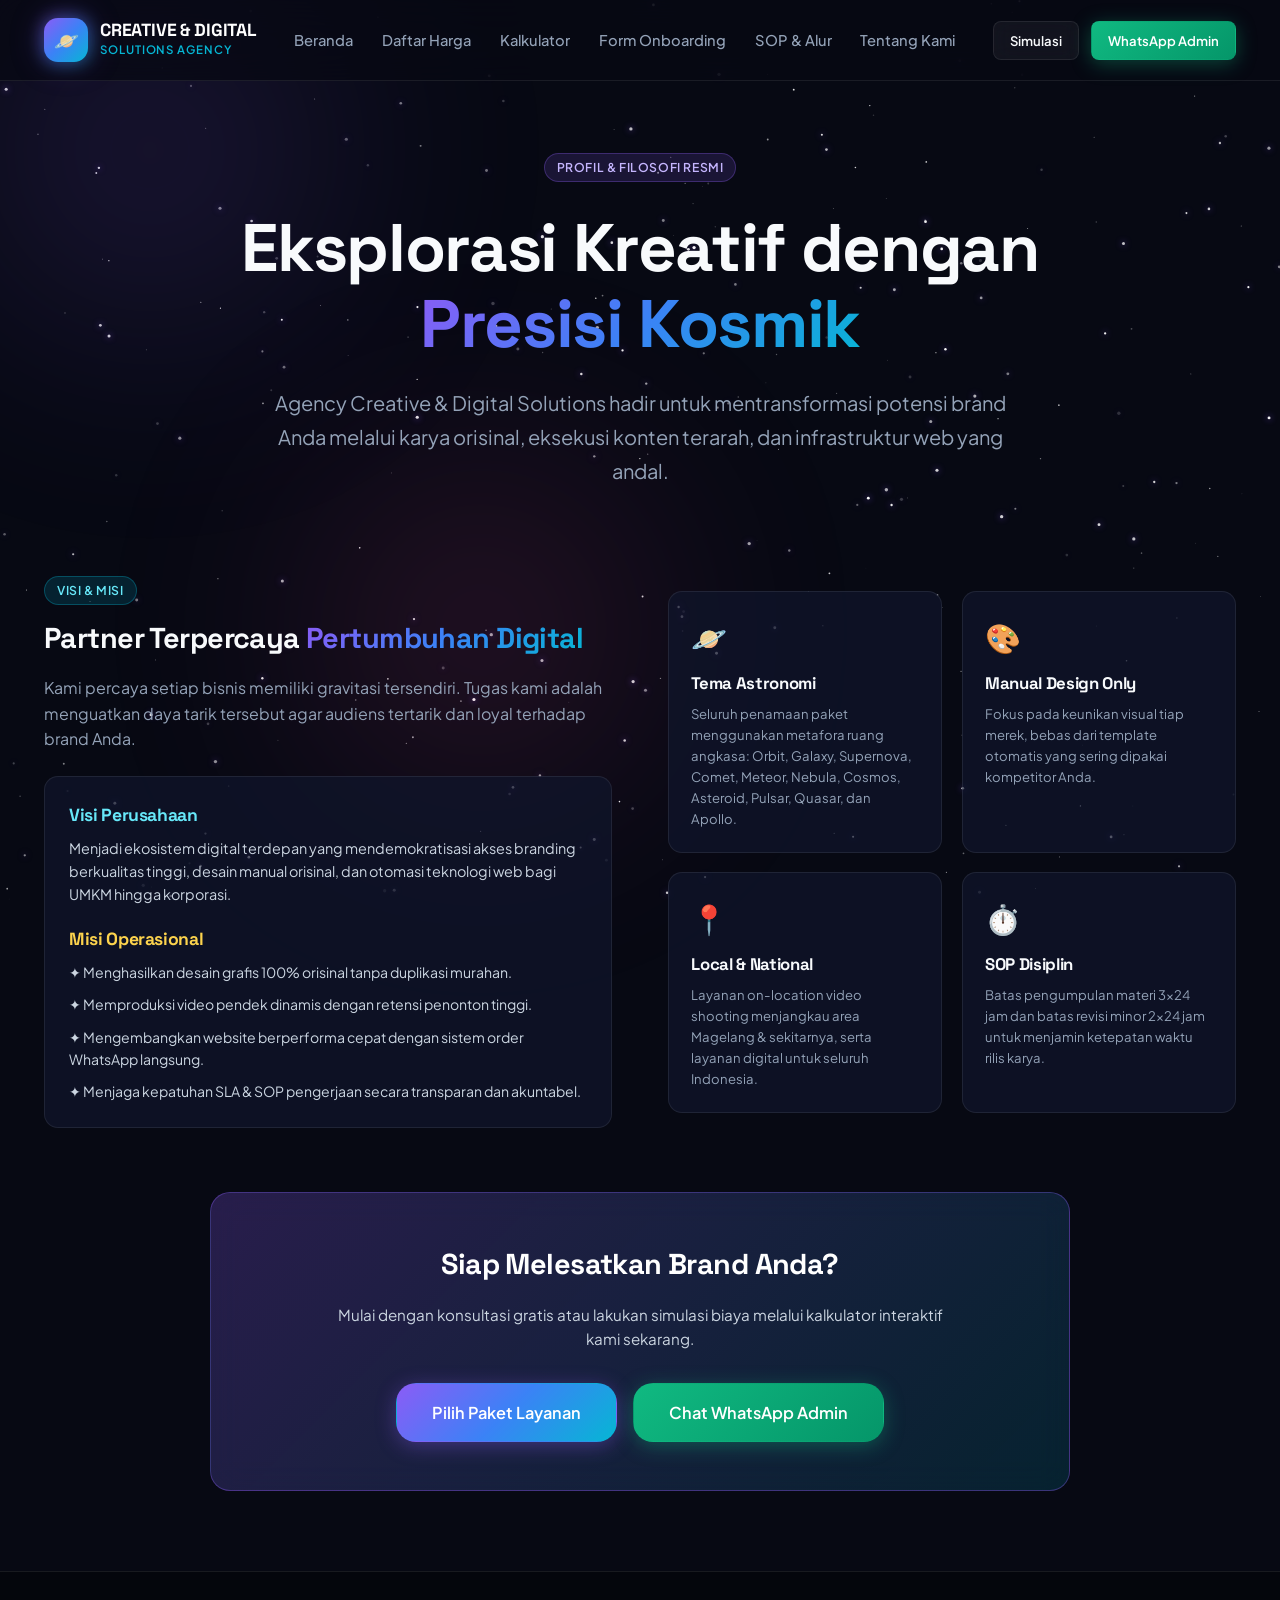
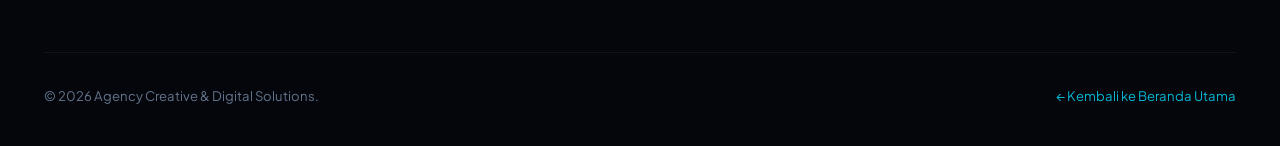
==== about.html @ 6468c1cb "Add mytrafic static site (HTML, CSS, JS) 🤖 Generated with Codebuff Co-Authored-By: Codebuff <noreply" ====
<!DOCTYPE html>
<html lang="id">
<head>
  <meta charset="UTF-8">
  <meta name="viewport" content="width=device-width, initial-scale=1.0">
  <title>Tentang Kami — Agency Creative & Digital Solutions</title>
  <meta name="description" content="Profil, visi, misi, dan nilai-nilai operasional Agency Creative & Digital Solutions bertema Astronomi.">
  <link rel="stylesheet" href="styles.css">
</head>
<body>

  <!-- Ambient Cosmic Canvas & Orbs -->
  <canvas id="starsCanvas"></canvas>
  <div class="cosmic-orb orb-1"></div>
  <div class="cosmic-orb orb-3"></div>

  <!-- Header -->
  <header class="site-header">
    <div class="container">
      <div class="nav-wrapper">
        <a href="index.html" class="logo-badge">
          <div class="logo-icon">🪐</div>
          <div class="logo-text">
            <span class="logo-title">CREATIVE & DIGITAL</span>
            <span class="logo-sub">SOLUTIONS AGENCY</span>
          </div>
        </a>

        <ul class="nav-links">
          <li><a href="index.html" class="nav-link">Beranda</a></li>
          <li><a href="pricelist.html" class="nav-link">Daftar Harga</a></li>
          <li><a href="index.html#kalkulator" class="nav-link">Kalkulator</a></li>
          <li><a href="index.html#onboarding" class="nav-link">Form Onboarding</a></li>
          <li><a href="index.html#sop" class="nav-link">SOP & Alur</a></li>
          <li><a href="about.html" class="nav-link active">Tentang Kami</a></li>
        </ul>

        <div class="nav-cta">
          <a href="index.html#kalkulator" class="btn btn-secondary btn-sm">Simulasi</a>
          <a href="https://wa.me/6281234567890?text=Halo%20Admin%2C%20saya%20ingin%20tanya%20profil%20agency." target="_blank" class="btn btn-whatsapp btn-sm">WhatsApp Admin</a>
        </div>

        <button class="mobile-toggle" aria-label="Menu">☰</button>
      </div>
    </div>
  </header>

  <!-- Hero Section -->
  <section class="hero-section" style="padding: 4.5rem 0 3rem;">
    <div class="container">
      <div class="hero-pill">
        <span class="badge badge-nebula">PROFIL & FILOSOFI RESMI</span>
      </div>
      <h1 class="hero-title">Eksplorasi Kreatif dengan <span class="text-gradient">Presisi Kosmik</span></h1>
      <p class="hero-lead">
        Agency Creative & Digital Solutions hadir untuk mentransformasi potensi brand Anda melalui karya orisinal, eksekusi konten terarah, dan infrastruktur web yang andal.
      </p>
    </div>
  </section>

  <main class="container" style="padding-bottom: 5rem;">

    <!-- About Content Grid -->
    <div class="about-grid" style="margin-bottom: 4rem;">
      <div class="about-text">
        <div class="section-tag">
          <span class="badge badge-cyan">VISI & MISI</span>
        </div>
        <h3 class="section-title">Partner Terpercaya <span class="text-gradient">Pertumbuhan Digital</span></h3>
        <p>
          Kami percaya setiap bisnis memiliki gravitasi tersendiri. Tugas kami adalah menguatkan daya tarik tersebut agar audiens tertarik dan loyal terhadap brand Anda.
        </p>
        <div style="background: var(--bg-card); border: 1px solid var(--border-glass); border-radius: var(--radius-md); padding: 1.5rem; margin-top: 1.5rem;">
          <h4 style="color: #67e8f9; margin-bottom: 0.5rem; font-size: 1.1rem;">Visi Perusahaan</h4>
          <p style="font-size: 0.9rem; margin-bottom: 1.2rem; color: #cbd5e1;">
            Menjadi ekosistem digital terdepan yang mendemokratisasi akses branding berkualitas tinggi, desain manual orisinal, dan otomasi teknologi web bagi UMKM hingga korporasi.
          </p>
          <h4 style="color: #fcd34d; margin-bottom: 0.5rem; font-size: 1.1rem;">Misi Operasional</h4>
          <ul style="list-style: none; display: flex; flex-direction: column; gap: 0.6rem; font-size: 0.88rem; color: #cbd5e1;">
            <li>✦ Menghasilkan desain grafis 100% orisinal tanpa duplikasi murahan.</li>
            <li>✦ Memproduksi video pendek dinamis dengan retensi penonton tinggi.</li>
            <li>✦ Mengembangkan website berperforma cepat dengan sistem order WhatsApp langsung.</li>
            <li>✦ Menjaga kepatuhan SLA & SOP pengerjaan secara transparan dan akuntabel.</li>
          </ul>
        </div>
      </div>

      <div class="value-cards-grid">
        <div class="value-card">
          <span class="value-icon">🪐</span>
          <h5>Tema Astronomi</h5>
          <p>Seluruh penamaan paket menggunakan metafora ruang angkasa: Orbit, Galaxy, Supernova, Comet, Meteor, Nebula, Cosmos, Asteroid, Pulsar, Quasar, dan Apollo.</p>
        </div>
        <div class="value-card">
          <span class="value-icon">🎨</span>
          <h5>Manual Design Only</h5>
          <p>Fokus pada keunikan visual tiap merek, bebas dari template otomatis yang sering dipakai kompetitor Anda.</p>
        </div>
        <div class="value-card">
          <span class="value-icon">📍</span>
          <h5>Local & National</h5>
          <p>Layanan on-location video shooting menjangkau area Magelang & sekitarnya, serta layanan digital untuk seluruh Indonesia.</p>
        </div>
        <div class="value-card">
          <span class="value-icon">⏱️</span>
          <h5>SOP Disiplin</h5>
          <p>Batas pengumpulan materi 3x24 jam dan batas revisi minor 2x24 jam untuk menjamin ketepatan waktu rilis karya.</p>
        </div>
      </div>
    </div>

    <!-- CTA Box -->
    <div style="background: linear-gradient(135deg, rgba(139, 92, 246, 0.25) 0%, rgba(6, 182, 212, 0.15) 100%); border: 1px solid var(--border-glow); border-radius: var(--radius-lg); padding: 3rem 2rem; text-align: center; max-width: 860px; margin: 0 auto; backdrop-filter: blur(16px);">
      <h3 style="font-size: 1.8rem; margin-bottom: 1rem; color: #fff;">Siap Melesatkan Brand Anda?</h3>
      <p style="color: #cbd5e1; max-width: 620px; margin: 0 auto 2rem; font-size: 0.95rem;">
        Mulai dengan konsultasi gratis atau lakukan simulasi biaya melalui kalkulator interaktif kami sekarang.
      </p>
      <div style="display: flex; gap: 1rem; justify-content: center; flex-wrap: wrap;">
        <a href="index.html#layanan" class="btn btn-primary btn-lg">Pilih Paket Layanan</a>
        <a href="https://wa.me/6281234567890?text=Halo%20Admin%2C%20saya%20ingin%20konsultasi%20layanan%20agency." target="_blank" class="btn btn-whatsapp btn-lg">Chat WhatsApp Admin</a>
      </div>
    </div>

  </main>

  <!-- Footer -->
  <footer class="site-footer">
    <div class="container">
      <div class="footer-bottom">
        <div>&copy; 2026 Agency Creative & Digital Solutions.</div>
        <div><a href="index.html" style="color: var(--secondary); text-decoration: none;">← Kembali ke Beranda Utama</a></div>
      </div>
    </div>
  </footer>

  <script src="scripts.js"></script>
</body>
</html>
---- styles.css ----
/* ==========================================================================
   AGENCY CREATIVE & DIGITAL SOLUTIONS - DESIGN SYSTEM
   Theme: Deep Space / Astronomical Precision
   ========================================================================== */

@import url('https://fonts.googleapis.com/css2?family=Plus+Jakarta+Sans:wght@300;400;500;600;700;800&family=Space+Grotesk:wght@500;600;700&display=swap');

:root {
  /* Color Palette */
  --bg-dark: #070913;
  --bg-card: rgba(17, 22, 45, 0.7);
  --bg-card-hover: rgba(26, 33, 67, 0.85);
  --bg-glass: rgba(14, 18, 38, 0.65);
  --border-glass: rgba(255, 255, 255, 0.08);
  --border-glow: rgba(139, 92, 246, 0.35);

  /* Cosmic Accent Gradients */
  --primary: #8b5cf6;
  --primary-glow: rgba(139, 92, 246, 0.5);
  --secondary: #06b6d4;
  --secondary-glow: rgba(6, 182, 212, 0.4);
  --accent-gold: #f59e0b;
  --accent-pink: #ec4899;

  --grad-nebula: linear-gradient(135deg, #8b5cf6 0%, #3b82f6 50%, #06b6d4 100%);
  --grad-cosmic: linear-gradient(135deg, #a855f7 0%, #ec4899 100%);
  --grad-gold: linear-gradient(135deg, #f59e0b 0%, #fbbf24 100%);
  --grad-card: linear-gradient(180deg, rgba(25, 32, 65, 0.6) 0%, rgba(13, 17, 36, 0.8) 100%);
  
  /* Text */
  --text-main: #f8fafc;
  --text-muted: #94a3b8;
  --text-dim: #64748b;

  /* Elevation & Shadows */
  --shadow-sm: 0 4px 12px rgba(0, 0, 0, 0.3);
  --shadow-glow: 0 0 35px rgba(139, 92, 246, 0.25);
  --shadow-cyan: 0 0 30px rgba(6, 182, 212, 0.2);

  /* Fonts */
  --font-main: 'Plus Jakarta Sans', system-ui, -apple-system, sans-serif;
  --font-display: 'Space Grotesk', system-ui, sans-serif;
  
  --radius-sm: 8px;
  --radius-md: 14px;
  --radius-lg: 20px;
  --radius-full: 9999px;
  --transition: all 0.25s cubic-bezier(0.16, 1, 0.3, 1);
}

/* Base Reset */
*, *::before, *::after {
  box-sizing: border-box;
  margin: 0;
  padding: 0;
}

html {
  scroll-behavior: smooth;
  scroll-padding-top: 90px;
}

body {
  font-family: var(--font-main);
  background-color: var(--bg-dark);
  color: var(--text-main);
  line-height: 1.6;
  overflow-x: hidden;
  position: relative;
  min-height: 100vh;
}

/* Background Canvas & Ambient Orbs */
#starsCanvas {
  position: fixed;
  top: 0;
  left: 0;
  width: 100vw;
  height: 100vh;
  z-index: 0;
  pointer-events: none;
}

.cosmic-orb {
  position: fixed;
  border-radius: 50%;
  filter: blur(120px);
  z-index: 0;
  pointer-events: none;
  opacity: 0.25;
  animation: floatOrb 18s ease-in-out infinite alternate;
}

.orb-1 {
  width: 500px;
  height: 500px;
  background: radial-gradient(circle, #8b5cf6, transparent 70%);
  top: -100px;
  left: -100px;
}

.orb-2 {
  width: 600px;
  height: 600px;
  background: radial-gradient(circle, #06b6d4, transparent 70%);
  top: 40%;
  right: -200px;
  animation-duration: 22s;
  animation-delay: -5s;
}

.orb-3 {
  width: 450px;
  height: 450px;
  background: radial-gradient(circle, #ec4899, transparent 70%);
  bottom: 5%;
  left: 20%;
  animation-duration: 16s;
  animation-delay: -8s;
}

@keyframes floatOrb {
  0% { transform: translate(0, 0) scale(1); }
  50% { transform: translate(60px, 40px) scale(1.1); }
  100% { transform: translate(-40px, 80px) scale(0.95); }
}

/* Typography Helpers */
h1, h2, h3, h4, h5 {
  font-family: var(--font-display);
  color: var(--text-main);
  font-weight: 700;
  letter-spacing: -0.02em;
}

.text-gradient {
  background: var(--grad-nebula);
  -webkit-background-clip: text;
  -webkit-text-fill-color: transparent;
}

.text-gradient-gold {
  background: var(--grad-gold);
  -webkit-background-clip: text;
  -webkit-text-fill-color: transparent;
}

.container {
  width: 100%;
  max-width: 1240px;
  margin: 0 auto;
  padding: 0 1.5rem;
  position: relative;
  z-index: 1;
}

/* ==========================================================================
   NAVIGATION
   ========================================================================== */
.site-header {
  position: sticky;
  top: 0;
  width: 100%;
  z-index: 100;
  backdrop-filter: blur(18px);
  -webkit-backdrop-filter: blur(18px);
  background: rgba(7, 9, 19, 0.75);
  border-bottom: 1px solid var(--border-glass);
  transition: var(--transition);
}

.site-header.scrolled {
  background: rgba(7, 9, 19, 0.92);
  border-bottom-color: rgba(139, 92, 246, 0.2);
  box-shadow: 0 10px 30px rgba(0, 0, 0, 0.5);
}

.nav-wrapper {
  display: flex;
  align-items: center;
  justify-content: space-between;
  height: 80px;
}

.logo-badge {
  display: flex;
  align-items: center;
  gap: 12px;
  text-decoration: none;
}

.logo-icon {
  width: 44px;
  height: 44px;
  border-radius: var(--radius-md);
  background: var(--grad-nebula);
  display: flex;
  align-items: center;
  justify-content: center;
  color: white;
  font-weight: 800;
  font-size: 1.25rem;
  box-shadow: var(--shadow-glow);
  position: relative;
}

.logo-icon::after {
  content: '';
  position: absolute;
  inset: -2px;
  border-radius: calc(var(--radius-md) + 2px);
  background: var(--grad-nebula);
  z-index: -1;
  opacity: 0.5;
  filter: blur(8px);
}

.logo-text {
  display: flex;
  flex-direction: column;
}

.logo-title {
  font-family: var(--font-display);
  font-weight: 700;
  font-size: 1.1rem;
  color: #fff;
  letter-spacing: -0.01em;
  line-height: 1.2;
}

.logo-sub {
  font-size: 0.72rem;
  color: var(--secondary);
  font-weight: 600;
  letter-spacing: 0.08em;
  text-transform: uppercase;
}

.nav-links {
  display: flex;
  align-items: center;
  gap: 1.8rem;
  list-style: none;
}

.nav-link {
  color: var(--text-muted);
  text-decoration: none;
  font-size: 0.92rem;
  font-weight: 500;
  transition: var(--transition);
  position: relative;
  padding: 6px 0;
}

.nav-link:hover,
.nav-link.active {
  color: #fff;
}

.nav-link.active::after {
  content: '';
  position: absolute;
  bottom: 0;
  left: 0;
  width: 100%;
  height: 2px;
  background: var(--grad-nebula);
  border-radius: var(--radius-full);
}

.nav-cta {
  display: flex;
  align-items: center;
  gap: 12px;
}

.mobile-toggle {
  display: none;
  background: transparent;
  border: 1px solid var(--border-glass);
  color: var(--text-main);
  padding: 8px 12px;
  border-radius: var(--radius-sm);
  cursor: pointer;
  font-size: 1.2rem;
}

/* ==========================================================================
   BUTTONS & BADGES
   ========================================================================== */
.btn {
  display: inline-flex;
  align-items: center;
  justify-content: center;
  gap: 8px;
  padding: 0.75rem 1.6rem;
  font-size: 0.92rem;
  font-weight: 600;
  border-radius: var(--radius-md);
  text-decoration: none;
  cursor: pointer;
  border: 1px solid transparent;
  transition: var(--transition);
  font-family: var(--font-main);
  position: relative;
  white-space: nowrap;
}

.btn-primary {
  background: var(--grad-nebula);
  color: #fff;
  box-shadow: 0 4px 20px rgba(139, 92, 246, 0.35);
}

.btn-primary:hover {
  transform: translateY(-2px);
  box-shadow: 0 6px 28px rgba(139, 92, 246, 0.55);
  color: #fff;
}

.btn-secondary {
  background: rgba(255, 255, 255, 0.05);
  border-color: var(--border-glass);
  color: var(--text-main);
  backdrop-filter: blur(10px);
}

.btn-secondary:hover {
  background: rgba(255, 255, 255, 0.1);
  border-color: rgba(255, 255, 255, 0.2);
  transform: translateY(-2px);
}

.btn-whatsapp {
  background: linear-gradient(135deg, #10b981 0%, #059669 100%);
  color: white;
  box-shadow: 0 4px 20px rgba(16, 185, 129, 0.35);
}

.btn-whatsapp:hover {
  box-shadow: 0 6px 28px rgba(16, 185, 129, 0.5);
  transform: translateY(-2px);
}

.btn-sm {
  padding: 0.5rem 1rem;
  font-size: 0.82rem;
  border-radius: var(--radius-sm);
}

.btn-lg {
  padding: 0.95rem 2.2rem;
  font-size: 1.02rem;
  border-radius: var(--radius-lg);
}

.badge {
  display: inline-flex;
  align-items: center;
  gap: 6px;
  padding: 4px 12px;
  border-radius: var(--radius-full);
  font-size: 0.76rem;
  font-weight: 600;
  text-transform: uppercase;
  letter-spacing: 0.05em;
}

.badge-nebula {
  background: rgba(139, 92, 246, 0.15);
  border: 1px solid rgba(139, 92, 246, 0.3);
  color: #c4b5fd;
}

.badge-cyan {
  background: rgba(6, 182, 212, 0.15);
  border: 1px solid rgba(6, 182, 212, 0.3);
  color: #67e8f9;
}

.badge-gold {
  background: rgba(245, 158, 11, 0.15);
  border: 1px solid rgba(245, 158, 11, 0.3);
  color: #fcd34d;
}

.badge-hot {
  background: linear-gradient(135deg, #ec4899, #8b5cf6);
  color: white;
}

/* ==========================================================================
   HERO SECTION
   ========================================================================== */
.hero-section {
  padding: 5rem 0 4.5rem;
  position: relative;
  text-align: center;
}

.hero-pill {
  margin-bottom: 1.8rem;
}

.hero-title {
  font-size: clamp(2.4rem, 5.5vw, 4.2rem);
  line-height: 1.12;
  margin-bottom: 1.5rem;
  max-width: 950px;
  margin-inline: auto;
}

.hero-lead {
  font-size: clamp(1.05rem, 2vw, 1.25rem);
  color: var(--text-muted);
  max-width: 780px;
  margin: 0 auto 2.5rem;
  line-height: 1.7;
}

.hero-actions {
  display: flex;
  align-items: center;
  justify-content: center;
  gap: 1rem;
  flex-wrap: wrap;
  margin-bottom: 4rem;
}

/* Hero Stats Bar */
.hero-stats-grid {
  display: grid;
  grid-template-columns: repeat(4, 1fr);
  gap: 1.2rem;
  max-width: 1080px;
  margin: 0 auto;
}

.stat-card {
  background: var(--bg-card);
  border: 1px solid var(--border-glass);
  padding: 1.5rem 1rem;
  border-radius: var(--radius-lg);
  backdrop-filter: blur(12px);
  text-align: center;
  transition: var(--transition);
}

.stat-card:hover {
  transform: translateY(-4px);
  border-color: var(--border-glow);
  box-shadow: var(--shadow-glow);
}

.stat-number {
  font-family: var(--font-display);
  font-size: 1.85rem;
  font-weight: 700;
  margin-bottom: 0.25rem;
}

.stat-label {
  font-size: 0.82rem;
  color: var(--text-muted);
}

/* ==========================================================================
   SECTION COMMON
   ========================================================================== */
.section {
  padding: 6rem 0;
  position: relative;
}

.section-header {
  text-align: center;
  max-width: 760px;
  margin: 0 auto 3.5rem;
}

.section-tag {
  margin-bottom: 1rem;
}

.section-title {
  font-size: clamp(2rem, 3.5vw, 2.75rem);
  margin-bottom: 1rem;
  line-height: 1.2;
}

.section-desc {
  font-size: 1.05rem;
  color: var(--text-muted);
}

/* ==========================================================================
   SERVICES & PRICING TABS (FROM PROFILE.DOCX)
   ========================================================================== */
.service-filter-tabs {
  display: flex;
  align-items: center;
  justify-content: center;
  gap: 0.5rem;
  flex-wrap: wrap;
  margin-bottom: 3rem;
  background: rgba(15, 20, 42, 0.7);
  padding: 8px;
  border-radius: var(--radius-full);
  border: 1px solid var(--border-glass);
  max-width: 860px;
  margin-inline: auto;
}

.filter-btn {
  background: transparent;
  border: none;
  color: var(--text-muted);
  padding: 0.65rem 1.4rem;
  font-size: 0.9rem;
  font-weight: 600;
  border-radius: var(--radius-full);
  cursor: pointer;
  transition: var(--transition);
  font-family: var(--font-main);
  display: inline-flex;
  align-items: center;
  gap: 6px;
}

.filter-btn:hover {
  color: #fff;
  background: rgba(255, 255, 255, 0.05);
}

.filter-btn.active {
  background: var(--grad-nebula);
  color: #fff;
  box-shadow: 0 4px 16px rgba(139, 92, 246, 0.4);
}

/* Pricing Grid Cards */
.pricing-grid {
  display: grid;
  grid-template-columns: repeat(auto-fit, minmax(320px, 1fr));
  gap: 1.8rem;
  align-items: stretch;
}

.pricing-card {
  background: var(--grad-card);
  border: 1px solid var(--border-glass);
  border-radius: var(--radius-lg);
  padding: 2.2rem 2rem;
  display: flex;
  flex-direction: column;
  position: relative;
  transition: var(--transition);
  backdrop-filter: blur(14px);
  overflow: hidden;
}

.pricing-card::before {
  content: '';
  position: absolute;
  top: 0;
  left: 0;
  right: 0;
  height: 3px;
  background: transparent;
  transition: var(--transition);
}

.pricing-card:hover {
  transform: translateY(-6px);
  border-color: rgba(139, 92, 246, 0.4);
  box-shadow: 0 16px 36px rgba(0, 0, 0, 0.4), var(--shadow-glow);
}

.pricing-card.featured {
  border-color: rgba(139, 92, 246, 0.6);
  background: linear-gradient(180deg, rgba(35, 32, 75, 0.8) 0%, rgba(14, 18, 42, 0.9) 100%);
  box-shadow: 0 10px 30px rgba(139, 92, 246, 0.25);
}

.pricing-card.featured::before {
  background: var(--grad-nebula);
}

.ribbon-tag {
  position: absolute;
  top: 18px;
  right: 18px;
}

.card-top {
  margin-bottom: 1.5rem;
}

.card-category {
  font-size: 0.78rem;
  font-weight: 700;
  text-transform: uppercase;
  color: var(--secondary);
  letter-spacing: 0.08em;
  margin-bottom: 0.4rem;
}

.card-name {
  font-size: 1.55rem;
  margin-bottom: 0.4rem;
}

.card-subtitle {
  font-size: 0.85rem;
  color: var(--text-muted);
}

.card-price-box {
  background: rgba(255, 255, 255, 0.03);
  border-radius: var(--radius-md);
  padding: 1.2rem;
  margin-bottom: 1.8rem;
  border: 1px solid rgba(255, 255, 255, 0.04);
}

.price-main {
  display: flex;
  align-items: baseline;
  gap: 6px;
}

.price-amount {
  font-family: var(--font-display);
  font-size: 2.1rem;
  font-weight: 800;
  color: #fff;
}

.price-period {
  font-size: 0.85rem;
  color: var(--text-muted);
}

.price-note {
  font-size: 0.76rem;
  color: var(--secondary);
  margin-top: 4px;
}

.features-list {
  list-style: none;
  margin-bottom: 2rem;
  flex-grow: 1;
  display: flex;
  flex-direction: column;
  gap: 0.85rem;
}

.feature-item {
  display: flex;
  align-items: flex-start;
  gap: 10px;
  font-size: 0.92rem;
  color: #e2e8f0;
  line-height: 1.45;
}

.feature-icon {
  color: var(--secondary);
  font-size: 1.1rem;
  flex-shrink: 0;
  margin-top: 1px;
}

.card-footer {
  margin-top: auto;
  display: flex;
  flex-direction: column;
  gap: 0.75rem;
}

/* ==========================================================================
   INTERACTIVE COST CALCULATOR (DYNAMIC SIMULATOR)
   ========================================================================== */
.calculator-box {
  background: var(--bg-card);
  border: 1px solid var(--border-glow);
  border-radius: var(--radius-lg);
  padding: 2.5rem;
  backdrop-filter: blur(16px);
  box-shadow: 0 20px 50px rgba(0, 0, 0, 0.4);
}

.calc-grid {
  display: grid;
  grid-template-columns: 1.3fr 0.9fr;
  gap: 2.5rem;
}

.calc-options-col h4 {
  font-size: 1.2rem;
  margin-bottom: 1.2rem;
  color: #fff;
  display: flex;
  align-items: center;
  gap: 8px;
}

.calc-group {
  margin-bottom: 1.8rem;
  background: rgba(255, 255, 255, 0.02);
  border: 1px solid var(--border-glass);
  padding: 1.2rem;
  border-radius: var(--radius-md);
}

.calc-group-label {
  font-size: 0.88rem;
  font-weight: 700;
  color: var(--secondary);
  text-transform: uppercase;
  letter-spacing: 0.06em;
  margin-bottom: 0.75rem;
  display: block;
}

.custom-select {
  width: 100%;
  padding: 0.85rem 1.1rem;
  background: #0f142b;
  border: 1px solid var(--border-glass);
  border-radius: var(--radius-sm);
  color: #fff;
  font-family: var(--font-main);
  font-size: 0.92rem;
  cursor: pointer;
  outline: none;
  transition: var(--transition);
}

.custom-select:focus {
  border-color: var(--primary);
  box-shadow: 0 0 0 2px var(--primary-glow);
}

.custom-select option {
  background: #0b0f22;
  color: #fff;
}

.addon-checkboxes {
  display: flex;
  flex-direction: column;
  gap: 0.6rem;
  margin-top: 0.8rem;
}

.addon-label {
  display: flex;
  align-items: center;
  gap: 10px;
  font-size: 0.88rem;
  cursor: pointer;
  color: #cbd5e1;
}

.addon-label input[type="checkbox"] {
  accent-color: var(--primary);
  width: 17px;
  height: 17px;
}

/* Calculator Summary Panel */
.calc-summary-panel {
  background: linear-gradient(180deg, rgba(23, 28, 62, 0.8) 0%, rgba(13, 17, 39, 0.95) 100%);
  border: 1px solid rgba(139, 92, 246, 0.4);
  border-radius: var(--radius-md);
  padding: 2rem;
  display: flex;
  flex-direction: column;
  box-shadow: var(--shadow-glow);
}

.summary-title {
  font-size: 1.25rem;
  margin-bottom: 1.2rem;
  padding-bottom: 0.8rem;
  border-bottom: 1px solid var(--border-glass);
}

.summary-items-list {
  display: flex;
  flex-direction: column;
  gap: 0.85rem;
  margin-bottom: 1.5rem;
  flex-grow: 1;
}

.summary-item {
  display: flex;
  justify-content: space-between;
  align-items: center;
  font-size: 0.9rem;
  color: #cbd5e1;
  padding-bottom: 0.4rem;
  border-bottom: 1px dashed rgba(255, 255, 255, 0.06);
}

.summary-item-name {
  color: var(--text-muted);
}

.summary-item-price {
  font-weight: 600;
  color: #fff;
}

.summary-total-box {
  background: rgba(0, 0, 0, 0.3);
  border-radius: var(--radius-sm);
  padding: 1.2rem;
  margin-bottom: 1.5rem;
  border: 1px solid rgba(255, 255, 255, 0.05);
}

.total-row {
  display: flex;
  justify-content: space-between;
  align-items: baseline;
  margin-bottom: 0.4rem;
}

.total-label {
  font-size: 1rem;
  font-weight: 700;
  color: var(--text-main);
}

.total-val {
  font-family: var(--font-display);
  font-size: 1.9rem;
  font-weight: 800;
  color: var(--accent-gold);
}

.dp-calculation {
  display: flex;
  justify-content: space-between;
  font-size: 0.82rem;
  color: var(--secondary);
}

/* ==========================================================================
   CLIENT ONBOARDING FORM WIZARD (FROM SECTION II)
   ========================================================================== */
.onboarding-wizard-box {
  background: var(--bg-card);
  border: 1px solid var(--border-glass);
  border-radius: var(--radius-lg);
  padding: 2.5rem;
  backdrop-filter: blur(16px);
}

/* Wizard Steps Indicator */
.wizard-steps {
  display: grid;
  grid-template-columns: repeat(4, 1fr);
  gap: 1rem;
  margin-bottom: 2.5rem;
}

.step-indicator {
  display: flex;
  align-items: center;
  gap: 10px;
  padding: 0.85rem 1rem;
  background: rgba(255, 255, 255, 0.02);
  border: 1px solid var(--border-glass);
  border-radius: var(--radius-md);
  transition: var(--transition);
}

.step-indicator.active {
  background: rgba(139, 92, 246, 0.15);
  border-color: var(--primary);
  box-shadow: 0 0 15px rgba(139, 92, 246, 0.2);
}

.step-indicator.completed {
  border-color: rgba(16, 185, 129, 0.4);
  background: rgba(16, 185, 129, 0.08);
}

.step-num {
  width: 28px;
  height: 28px;
  border-radius: 50%;
  background: rgba(255, 255, 255, 0.1);
  display: flex;
  align-items: center;
  justify-content: center;
  font-size: 0.8rem;
  font-weight: 700;
  flex-shrink: 0;
}

.step-indicator.active .step-num {
  background: var(--grad-nebula);
  color: #fff;
}

.step-indicator.completed .step-num {
  background: #10b981;
  color: #fff;
}

.step-text {
  display: flex;
  flex-direction: column;
}

.step-title {
  font-size: 0.82rem;
  font-weight: 700;
  color: #fff;
  white-space: nowrap;
}

.step-desc {
  font-size: 0.7rem;
  color: var(--text-muted);
}

/* Step Form Sections */
.wizard-step-content {
  display: none;
  animation: fadeIn 0.3s ease;
}

.wizard-step-content.active {
  display: block;
}

@keyframes fadeIn {
  from { opacity: 0; transform: translateY(6px); }
  to { opacity: 1; transform: translateY(0); }
}

.form-grid-2 {
  display: grid;
  grid-template-columns: 1fr 1fr;
  gap: 1.4rem;
  margin-bottom: 1.4rem;
}

.form-group {
  margin-bottom: 1.4rem;
}

.form-group label {
  display: block;
  font-size: 0.88rem;
  font-weight: 600;
  margin-bottom: 0.5rem;
  color: #e2e8f0;
}

.form-group label .required {
  color: var(--accent-pink);
}

.form-control {
  width: 100%;
  padding: 0.85rem 1.1rem;
  background: #0f142b;
  border: 1px solid var(--border-glass);
  border-radius: var(--radius-sm);
  color: #fff;
  font-family: var(--font-main);
  font-size: 0.92rem;
  outline: none;
  transition: var(--transition);
}

.form-control:focus {
  border-color: var(--primary);
  box-shadow: 0 0 0 2px var(--primary-glow);
  background: #141a38;
}

.form-hint {
  font-size: 0.76rem;
  color: var(--text-muted);
  margin-top: 5px;
}

.tone-picker-grid {
  display: grid;
  grid-template-columns: repeat(5, 1fr);
  gap: 0.75rem;
  margin-top: 0.5rem;
}

.tone-pill {
  cursor: pointer;
  text-align: center;
  padding: 0.85rem 0.5rem;
  border-radius: var(--radius-md);
  background: rgba(255, 255, 255, 0.03);
  border: 1px solid var(--border-glass);
  transition: var(--transition);
}

.tone-pill:hover {
  background: rgba(255, 255, 255, 0.07);
}

.tone-pill input {
  display: none;
}

.tone-pill.selected {
  background: rgba(139, 92, 246, 0.2);
  border-color: var(--primary);
  box-shadow: 0 0 15px rgba(139, 92, 246, 0.3);
}

.tone-emoji {
  font-size: 1.5rem;
  display: block;
  margin-bottom: 0.3rem;
}

.tone-name {
  font-size: 0.82rem;
  font-weight: 600;
  color: #fff;
}

/* Wizard Navigation Buttons */
.wizard-nav {
  display: flex;
  justify-content: space-between;
  align-items: center;
  margin-top: 2.5rem;
  padding-top: 1.5rem;
  border-top: 1px solid var(--border-glass);
}

/* ==========================================================================
   SOP & WORKFLOW TIMELINE SECTION (FROM SECTION III)
   ========================================================================== */
.timeline-grid {
  display: grid;
  grid-template-columns: repeat(5, 1fr);
  gap: 1.2rem;
  margin-bottom: 4rem;
  position: relative;
}

.timeline-card {
  background: var(--bg-card);
  border: 1px solid var(--border-glass);
  border-radius: var(--radius-md);
  padding: 1.6rem 1.2rem;
  position: relative;
  transition: var(--transition);
}

.timeline-card:hover {
  transform: translateY(-4px);
  border-color: var(--secondary);
  box-shadow: var(--shadow-cyan);
}

.timeline-step-badge {
  width: 36px;
  height: 36px;
  border-radius: 50%;
  background: var(--grad-nebula);
  color: #fff;
  display: flex;
  align-items: center;
  justify-content: center;
  font-weight: 800;
  font-size: 0.95rem;
  margin-bottom: 1rem;
}

.timeline-title {
  font-size: 1.05rem;
  margin-bottom: 0.5rem;
  color: #fff;
}

.timeline-text {
  font-size: 0.82rem;
  color: var(--text-muted);
  line-height: 1.5;
}

/* SOP Accordion */
.sop-accordion {
  display: flex;
  flex-direction: column;
  gap: 1rem;
  max-width: 900px;
  margin: 0 auto;
}

.sop-item {
  background: var(--bg-card);
  border: 1px solid var(--border-glass);
  border-radius: var(--radius-md);
  overflow: hidden;
  transition: var(--transition);
}

.sop-item:hover {
  border-color: rgba(139, 92, 246, 0.4);
}

.sop-trigger {
  width: 100%;
  background: transparent;
  border: none;
  padding: 1.4rem 1.8rem;
  color: #fff;
  font-family: var(--font-display);
  font-size: 1.1rem;
  font-weight: 600;
  display: flex;
  align-items: center;
  justify-content: space-between;
  cursor: pointer;
  text-align: left;
}

.sop-icon-badge {
  display: flex;
  align-items: center;
  gap: 12px;
}

.sop-arrow {
  font-size: 1.1rem;
  transition: transform 0.3s ease;
  color: var(--secondary);
}

.sop-item.open .sop-arrow {
  transform: rotate(180deg);
}

.sop-content {
  max-height: 0;
  overflow: hidden;
  transition: max-height 0.35s ease-out;
  padding: 0 1.8rem;
  background: rgba(0, 0, 0, 0.15);
}

.sop-item.open .sop-content {
  max-height: 600px;
  padding: 0.5rem 1.8rem 1.8rem;
}

.sop-body-list {
  list-style: none;
  display: flex;
  flex-direction: column;
  gap: 0.8rem;
  font-size: 0.92rem;
  color: #cbd5e1;
}

.sop-body-list li {
  position: relative;
  padding-left: 1.5rem;
  line-height: 1.6;
}

.sop-body-list li::before {
  content: '✦';
  position: absolute;
  left: 0;
  color: var(--primary);
  font-size: 0.8rem;
  top: 2px;
}

/* ==========================================================================
   ABOUT & BRAND VALUE SECTION
   ========================================================================== */
.about-grid {
  display: grid;
  grid-template-columns: 1fr 1fr;
  gap: 3.5rem;
  align-items: center;
}

.about-text h3 {
  font-size: 1.8rem;
  margin-bottom: 1.2rem;
}

.about-text p {
  color: var(--text-muted);
  margin-bottom: 1.2rem;
  font-size: 1rem;
}

.value-cards-grid {
  display: grid;
  grid-template-columns: 1fr 1fr;
  gap: 1.2rem;
}

.value-card {
  background: var(--bg-card);
  border: 1px solid var(--border-glass);
  border-radius: var(--radius-md);
  padding: 1.4rem;
  transition: var(--transition);
}

.value-card:hover {
  transform: translateY(-4px);
  border-color: var(--primary);
}

.value-icon {
  font-size: 1.8rem;
  margin-bottom: 0.6rem;
  display: block;
}

.value-card h5 {
  font-size: 1.05rem;
  margin-bottom: 0.4rem;
}

.value-card p {
  font-size: 0.82rem;
  color: var(--text-muted);
}

/* ==========================================================================
   FOOTER
   ========================================================================== */
.site-footer {
  background: #04060c;
  border-top: 1px solid var(--border-glass);
  padding: 5rem 0 2.5rem;
  position: relative;
  z-index: 1;
}

.footer-grid {
  display: grid;
  grid-template-columns: 1.6fr 1fr 1fr 1.2fr;
  gap: 3rem;
  margin-bottom: 3.5rem;
}

.footer-brand p {
  color: var(--text-muted);
  font-size: 0.9rem;
  margin-top: 1rem;
  line-height: 1.6;
}

.footer-col h5 {
  font-size: 1rem;
  margin-bottom: 1.2rem;
  color: #fff;
}

.footer-links {
  list-style: none;
  display: flex;
  flex-direction: column;
  gap: 0.65rem;
}

.footer-links a {
  color: var(--text-muted);
  text-decoration: none;
  font-size: 0.88rem;
  transition: var(--transition);
}

.footer-links a:hover {
  color: var(--secondary);
  padding-left: 4px;
}

.footer-contact-item {
  display: flex;
  align-items: center;
  gap: 10px;
  color: var(--text-muted);
  font-size: 0.88rem;
  margin-bottom: 0.8rem;
}

.footer-bottom {
  display: flex;
  justify-content: space-between;
  align-items: center;
  padding-top: 2rem;
  border-top: 1px solid rgba(255, 255, 255, 0.05);
  font-size: 0.82rem;
  color: var(--text-dim);
}

/* Floating Quick WA Widget */
.floating-wa-btn {
  position: fixed;
  bottom: 25px;
  right: 25px;
  z-index: 99;
  width: 58px;
  height: 58px;
  border-radius: 50%;
  background: linear-gradient(135deg, #25d366, #128c7e);
  color: white;
  display: flex;
  align-items: center;
  justify-content: center;
  font-size: 1.8rem;
  text-decoration: none;
  box-shadow: 0 8px 25px rgba(37, 211, 102, 0.4);
  transition: var(--transition);
}

.floating-wa-btn:hover {
  transform: scale(1.1);
  box-shadow: 0 10px 30px rgba(37, 211, 102, 0.6);
}

.wa-pulse {
  position: absolute;
  inset: 0;
  border-radius: 50%;
  background: #25d366;
  opacity: 0.4;
  animation: waPulse 2s infinite;
  z-index: -1;
}

@keyframes waPulse {
  0% { transform: scale(1); opacity: 0.6; }
  100% { transform: scale(1.6); opacity: 0; }
}

/* WhatsApp Chat Mockup Preview inside Onboarding Step 4 */
.wa-mockup-wrapper {
  background: #0b141a;
  border: 1px solid rgba(255, 255, 255, 0.1);
  border-radius: var(--radius-md);
  padding: 1.2rem;
  margin-top: 1.5rem;
  box-shadow: 0 10px 30px rgba(0, 0, 0, 0.4);
}

.wa-mockup-header {
  display: flex;
  align-items: center;
  justify-content: space-between;
  padding-bottom: 0.8rem;
  border-bottom: 1px solid rgba(255, 255, 255, 0.08);
  margin-bottom: 1rem;
}

.wa-mockup-user {
  display: flex;
  align-items: center;
  gap: 10px;
}

.wa-avatar {
  width: 38px;
  height: 38px;
  border-radius: 50%;
  background: linear-gradient(135deg, #25d366, #128c7e);
  display: flex;
  align-items: center;
  justify-content: center;
  font-size: 1.1rem;
  color: white;
}

.wa-user-info {
  display: flex;
  flex-direction: column;
}

.wa-user-name {
  font-size: 0.92rem;
  font-weight: 700;
  color: #e9edef;
}

.wa-user-status {
  font-size: 0.72rem;
  color: #25d366;
}

.wa-bubble-incoming {
  background: #1f2c34;
  color: #e9edef;
  border-radius: 10px 10px 10px 2px;
  padding: 1rem 1.2rem;
  font-size: 0.85rem;
  line-height: 1.6;
  font-family: var(--font-main);
  border: 1px solid rgba(37, 211, 102, 0.2);
  white-space: pre-wrap;
  word-break: break-word;
  position: relative;
  max-height: 280px;
  overflow-y: auto;
}

.wa-bubble-time {
  text-align: right;
  font-size: 0.68rem;
  color: #8696a0;
  margin-top: 6px;
}
.toast-container {
  position: fixed;
  top: 95px;
  right: 20px;
  z-index: 9999;
  display: flex;
  flex-direction: column;
  gap: 10px;
}

.toast {
  background: rgba(15, 20, 42, 0.95);
  border: 1px solid var(--border-glow);
  color: #fff;
  padding: 1rem 1.4rem;
  border-radius: var(--radius-md);
  box-shadow: 0 10px 30px rgba(0,0,0,0.5);
  display: flex;
  align-items: center;
  gap: 12px;
  animation: slideIn 0.3s ease;
  backdrop-filter: blur(12px);
}

@keyframes slideIn {
  from { transform: translateX(100%); opacity: 0; }
  to { transform: translateX(0); opacity: 1; }
}

/* ==========================================================================
   RESPONSIVE MEDIA QUERIES
   ========================================================================== */
@media (max-width: 1024px) {
  .hero-stats-grid {
    grid-template-columns: repeat(2, 1fr);
  }
  .calc-grid {
    grid-template-columns: 1fr;
  }
  .timeline-grid {
    grid-template-columns: repeat(3, 1fr);
  }
  .about-grid {
    grid-template-columns: 1fr;
  }
  .footer-grid {
    grid-template-columns: 1fr 1fr;
  }
}

@media (max-width: 768px) {
  .mobile-toggle {
    display: block;
  }
  .nav-links {
    position: fixed;
    top: 80px;
    left: 0;
    right: 0;
    background: rgba(7, 9, 19, 0.98);
    backdrop-filter: blur(20px);
    flex-direction: column;
    padding: 2rem;
    gap: 1.5rem;
    border-bottom: 1px solid var(--border-glass);
    display: none;
  }
  .nav-links.show {
    display: flex;
  }
  .nav-cta {
    display: none;
  }
  .wizard-steps {
    grid-template-columns: repeat(2, 1fr);
  }
  .form-grid-2 {
    grid-template-columns: 1fr;
  }
  .tone-picker-grid {
    grid-template-columns: repeat(3, 1fr);
  }
  .timeline-grid {
    grid-template-columns: 1fr;
  }
  .footer-grid {
    grid-template-columns: 1fr;
  }
  .footer-bottom {
    flex-direction: column;
    gap: 1rem;
    text-align: center;
  }
}

@media (max-width: 480px) {
  .hero-stats-grid {
    grid-template-columns: 1fr;
  }
  .tone-picker-grid {
    grid-template-columns: repeat(2, 1fr);
  }
}
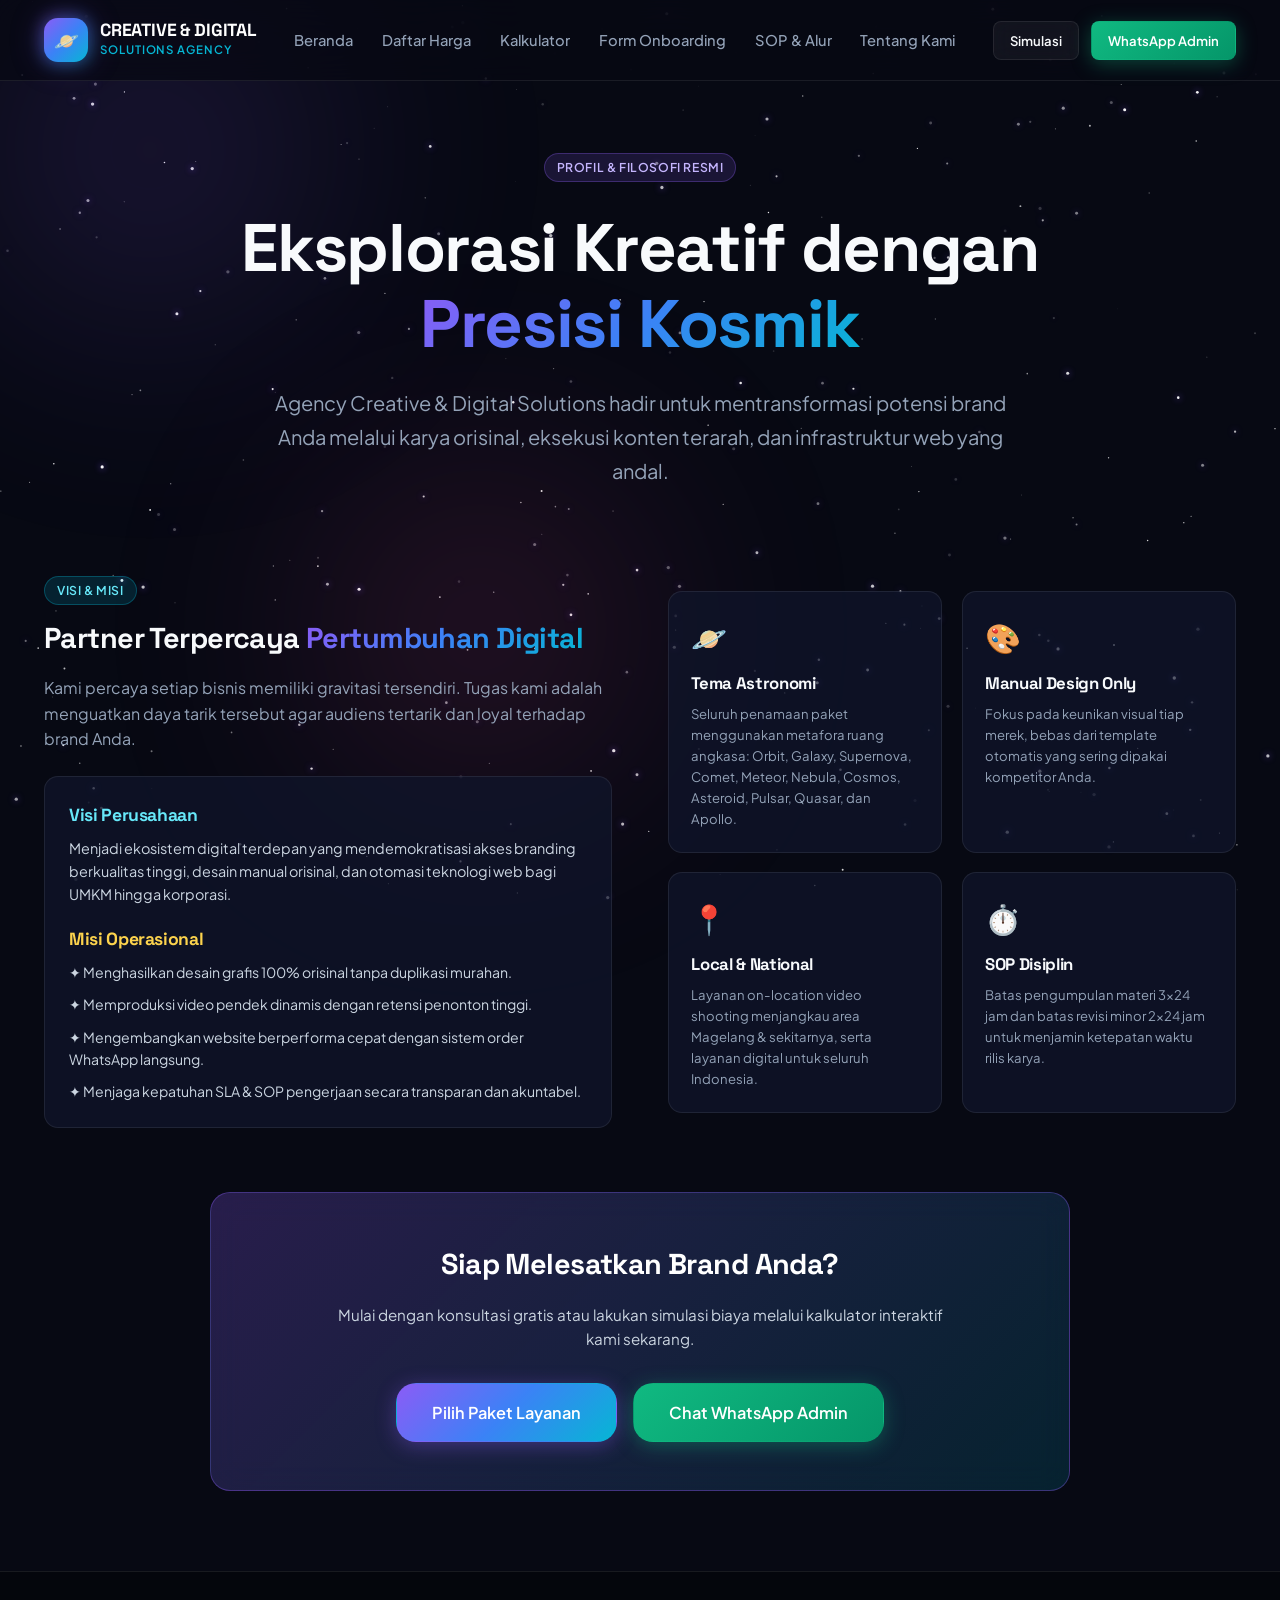
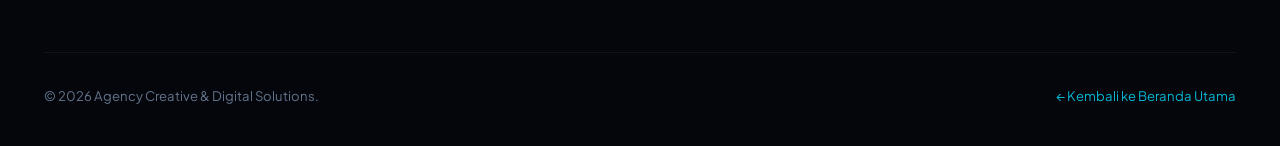
==== commit d06932ac: "Samakan semua nomor WhatsApp admin dengan 085885171335 Ganti nomor placeholder lama (081234567890 / " ====
--- a/about.html
+++ b/about.html
@@ -37,7 +37,7 @@
 
         <div class="nav-cta">
           <a href="index.html#kalkulator" class="btn btn-secondary btn-sm">Simulasi</a>
-          <a href="https://wa.me/6281234567890?text=Halo%20Admin%2C%20saya%20ingin%20tanya%20profil%20agency." target="_blank" class="btn btn-whatsapp btn-sm">WhatsApp Admin</a>
+          <a href="https://wa.me/6285885171335?text=Halo%20Admin%2C%20saya%20ingin%20tanya%20profil%20agency." target="_blank" class="btn btn-whatsapp btn-sm">WhatsApp Admin</a>
         </div>
 
         <button class="mobile-toggle" aria-label="Menu">☰</button>
@@ -117,7 +117,7 @@
       </p>
       <div style="display: flex; gap: 1rem; justify-content: center; flex-wrap: wrap;">
         <a href="index.html#layanan" class="btn btn-primary btn-lg">Pilih Paket Layanan</a>
-        <a href="https://wa.me/6281234567890?text=Halo%20Admin%2C%20saya%20ingin%20konsultasi%20layanan%20agency." target="_blank" class="btn btn-whatsapp btn-lg">Chat WhatsApp Admin</a>
+        <a href="https://wa.me/6285885171335?text=Halo%20Admin%2C%20saya%20ingin%20konsultasi%20layanan%20agency." target="_blank" class="btn btn-whatsapp btn-lg">Chat WhatsApp Admin</a>
       </div>
     </div>
 
